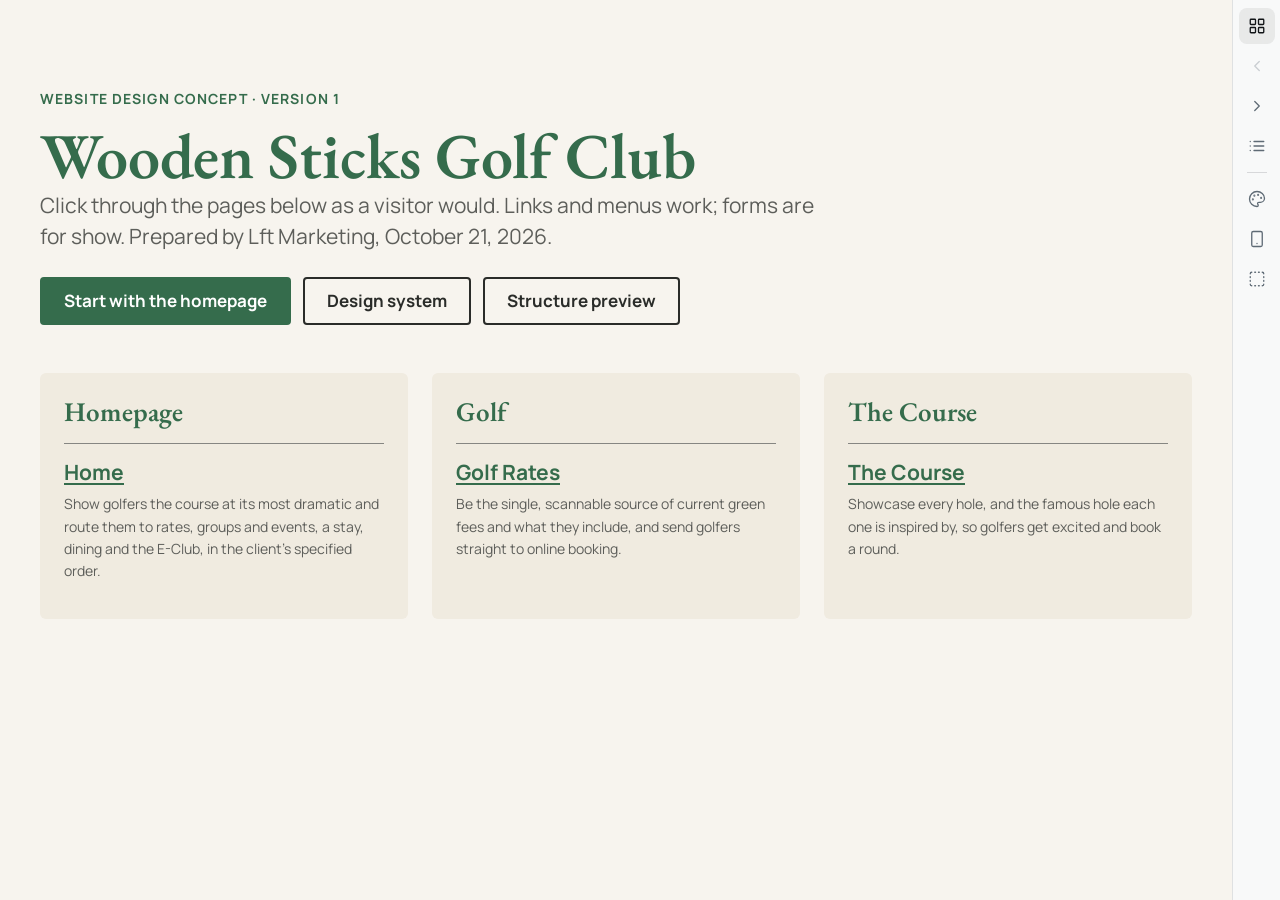
==== v1/index.html @ 52089bac "Wooden Sticks Golf Club design concept, version 1" ====
<!doctype html>
<html lang="en-CA">
<head>
<meta charset="utf-8">
<meta name="viewport" content="width=device-width, initial-scale=1">
<meta name="robots" content="noindex, nofollow">
<title>Wooden Sticks Golf Club · design concept v1</title>
<link rel="preconnect" href="https://fonts.googleapis.com"><link rel="preconnect" href="https://fonts.gstatic.com" crossorigin>
<link rel="stylesheet" href="https://fonts.googleapis.com/css2?family=EB+Garamond:wght@500;600&amp;family=Manrope:wght@400;500;600&amp;display=swap">
<link rel="stylesheet" href="./assets/site.css">
<link rel="stylesheet" href="./assets/preview.css">

</head>
<body>
<nav class="pv-bar" aria-label="Design preview">
<a class="pv-i" href="./index.html" aria-label="Wooden Sticks Golf Club design concept, version 1: overview" data-tip="Wooden Sticks Golf Club design concept, version 1" aria-current="page"><svg viewBox="0 0 24 24" width="18" height="18" fill="none" stroke="currentColor" stroke-width="1.75" stroke-linecap="round" stroke-linejoin="round" aria-hidden="true" focusable="false"><rect width="7" height="7" x="3" y="3" rx="1"/><rect width="7" height="7" x="14" y="3" rx="1"/><rect width="7" height="7" x="14" y="14" rx="1"/><rect width="7" height="7" x="3" y="14" rx="1"/></svg></a>
<span class="pv-i pv-off" aria-hidden="true"><svg viewBox="0 0 24 24" width="18" height="18" fill="none" stroke="currentColor" stroke-width="1.75" stroke-linecap="round" stroke-linejoin="round" aria-hidden="true" focusable="false"><path d="m15 18-6-6 6-6"/></svg></span><a class="pv-i" rel="next" href="home/index.html" aria-label="Next page: Home" data-tip="Next: Home (→)"><svg viewBox="0 0 24 24" width="18" height="18" fill="none" stroke="currentColor" stroke-width="1.75" stroke-linecap="round" stroke-linejoin="round" aria-hidden="true" focusable="false"><path d="m9 18 6-6-6-6"/></svg></a>
<button type="button" class="pv-i" id="pv-pages" aria-expanded="false" aria-controls="pv-pages-menu" aria-label="Pages (now: Cover)" data-tip="Pages · Cover"><svg viewBox="0 0 24 24" width="18" height="18" fill="none" stroke="currentColor" stroke-width="1.75" stroke-linecap="round" stroke-linejoin="round" aria-hidden="true" focusable="false"><path d="M3 12h.01"/><path d="M3 18h.01"/><path d="M3 6h.01"/><path d="M8 12h13"/><path d="M8 18h13"/><path d="M8 6h13"/></svg></button>
<div class="pv-menu" id="pv-pages-menu" hidden><p class="pv-group">Homepage</p><ul><li><a href="home/index.html">Home</a></li></ul><p class="pv-group">Golf</p><ul><li><a href="golf/green-fee-rates/index.html">Golf Rates</a></li></ul><p class="pv-group">The Course</p><ul><li><a href="the-course/index.html">The Course</a></li></ul></div>
<span class="pv-sep" aria-hidden="true"></span>
<a class="pv-i" href="./design-system/index.html" aria-label="Design system" data-tip="Design system"><svg viewBox="0 0 24 24" width="18" height="18" fill="none" stroke="currentColor" stroke-width="1.75" stroke-linecap="round" stroke-linejoin="round" aria-hidden="true" focusable="false"><circle cx="13.5" cy="6.5" r=".5" fill="currentColor"/><circle cx="17.5" cy="10.5" r=".5" fill="currentColor"/><circle cx="8.5" cy="7.5" r=".5" fill="currentColor"/><circle cx="6.5" cy="12.5" r=".5" fill="currentColor"/><path d="M12 2C6.5 2 2 6.5 2 12s4.5 10 10 10c.926 0 1.648-.746 1.648-1.688 0-.437-.18-.835-.437-1.125-.29-.289-.438-.652-.438-1.125a1.64 1.64 0 0 1 1.668-1.668h1.996c3.051 0 5.555-2.503 5.555-5.554C21.965 6.012 17.461 2 12 2z"/></svg></a>
<button type="button" class="pv-i" id="pv-mobile" aria-pressed="false" aria-label="Phone width" data-tip="Phone width"><svg viewBox="0 0 24 24" width="18" height="18" fill="none" stroke="currentColor" stroke-width="1.75" stroke-linecap="round" stroke-linejoin="round" aria-hidden="true" focusable="false"><rect width="14" height="20" x="5" y="2" rx="2" ry="2"/><path d="M12 18h.01"/></svg></button>
<button type="button" class="pv-i" id="pv-structure" aria-pressed="false" aria-label="Structure only" data-tip="Structure only"><svg viewBox="0 0 24 24" width="18" height="18" fill="none" stroke="currentColor" stroke-width="1.75" stroke-linecap="round" stroke-linejoin="round" aria-hidden="true" focusable="false"><path d="M5 3a2 2 0 0 0-2 2"/><path d="M19 3a2 2 0 0 1 2 2"/><path d="M21 19a2 2 0 0 1-2 2"/><path d="M5 21a2 2 0 0 1-2-2"/><path d="M9 3h1"/><path d="M9 21h1"/><path d="M14 3h1"/><path d="M14 21h1"/><path d="M3 9v1"/><path d="M21 9v1"/><path d="M3 14v1"/><path d="M21 14v1"/></svg></button>
<span class="pv-grow" aria-hidden="true"></span>
<button type="button" class="pv-i pv-approve" id="pv-approve" aria-label="Approve this version" data-tip="Approve this version"><svg viewBox="0 0 24 24" width="18" height="18" fill="none" stroke="currentColor" stroke-width="1.75" stroke-linecap="round" stroke-linejoin="round" aria-hidden="true" focusable="false"><path d="M20 6 9 17l-5-5"/></svg></button>
</nav>
<main id="main" class="sec t-default" style="min-height:100vh"><div class="wrap" style="padding-top:24px;padding-bottom:64px">
<div class="head" style="max-width:780px"><span class="eyebrow">Website design concept · Version 1</span><h1>Wooden Sticks Golf Club</h1><div class="lede"><p>Click through the pages below as a visitor would. Links and menus work; forms are for show. Prepared by Lft Marketing, October 21, 2026.</p></div><div class="btns"><a class="btn" href="home/index.html">Start with the homepage</a><a class="btn btn--ghost" href="design-system/index.html">Design system</a><a class="btn btn--ghost" href="home/index.html?structure=1">Structure preview</a></div></div>
<div class="grid" style="margin-top:48px"><section class="card" aria-labelledby="g-Homepage"><h2 id="g-Homepage" style="font-size:var(--text-xl)">Homepage</h2><ul style="list-style:none;padding:0;margin:8px 0 0"><li style="border-top:1px solid var(--color-border);padding:12px 0"><a href="home/index.html" style="font-weight:700;font-size:var(--text-lg)">Home</a><p class="meta" style="margin-top:4px">Show golfers the course at its most dramatic and route them to rates, groups and events, a stay, dining and the E-Club, in the client's specified order.</p></li></ul></section><section class="card" aria-labelledby="g-Golf"><h2 id="g-Golf" style="font-size:var(--text-xl)">Golf</h2><ul style="list-style:none;padding:0;margin:8px 0 0"><li style="border-top:1px solid var(--color-border);padding:12px 0"><a href="golf/green-fee-rates/index.html" style="font-weight:700;font-size:var(--text-lg)">Golf Rates</a><p class="meta" style="margin-top:4px">Be the single, scannable source of current green fees and what they include, and send golfers straight to online booking.</p></li></ul></section><section class="card" aria-labelledby="g-The-Course"><h2 id="g-The-Course" style="font-size:var(--text-xl)">The Course</h2><ul style="list-style:none;padding:0;margin:8px 0 0"><li style="border-top:1px solid var(--color-border);padding:12px 0"><a href="the-course/index.html" style="font-weight:700;font-size:var(--text-lg)">The Course</a><p class="meta" style="margin-top:4px">Showcase every hole, and the famous hole each one is inspired by, so golfers get excited and book a round.</p></li></ul></section></div>

</div></main>
<script src="./assets/config.js"></script>
<script src="./assets/preview.js"></script>
</body>
</html>
---- v1/assets/site.css ----
:root {
  --color-primary: #356c4c;
  --color-secondary: #1b3124;
  --color-accent: #9b7d5e;
  --color-neutral-dark: #2a2c29;
  --color-neutral-light: #f7f4ee;
  --color-surface: #f7f4ee;
  --color-surface-alt: #f0ebe0;
  --color-text: #2a2c29;
  --color-text-muted: #5d5e5a;
  --color-heading: #356c4c;
  --color-link: #356c4c;
  --color-border: #868682;
  --color-on-primary: #ffffff;
  --color-on-secondary: #ffffff;
  --color-on-accent: #111111;
  --primary-50: #f5faf7;
  --primary-100: #e6f3eb;
  --primary-200: #cce6d7;
  --primary-300: #abd6bd;
  --primary-400: #83c29d;
  --primary-500: #5bae7e;
  --primary-600: #458d63;
  --primary-700: #356c4c;
  --primary-800: #29533a;
  --primary-900: #1e3c2a;
  --primary-950: #12261a;
  --secondary-50: #f5faf7;
  --secondary-100: #e9f3ed;
  --secondary-200: #d3e7db;
  --secondary-300: #b6d7c4;
  --secondary-400: #94c4a8;
  --secondary-500: #71b18b;
  --secondary-600: #569c72;
  --secondary-700: #467f5e;
  --secondary-800: #376349;
  --secondary-900: #294a36;
  --secondary-950: #1b3124;
  --accent-50: #f9f7f5;
  --accent-100: #f2eeea;
  --accent-200: #e6ddd5;
  --accent-300: #d6c8bb;
  --accent-400: #c2ae9a;
  --accent-500: #ae957a;
  --accent-600: #9b7d5e;
  --accent-700: #7b634b;
  --accent-800: #5b4a37;
  --accent-900: #3f3326;
  --accent-950: #231c15;
  --font-heading: "EB Garamond", Georgia, "Times New Roman", serif;
  --font-body: "Manrope", system-ui, -apple-system, "Segoe UI", Roboto, "Helvetica Neue", Arial, sans-serif;
  --font-heading-weight: 600;
  --text-xs: 11px;
  --leading-xs: 1.5;
  --text-sm: 14px;
  --leading-sm: 1.5;
  --text-base: 17px;
  --leading-base: 1.6;
  --text-lg: 21px;
  --leading-lg: 1.5;
  --text-xl: 27px;
  --leading-xl: 1.35;
  --text-2xl: 33px;
  --leading-2xl: 1.25;
  --text-3xl: 42px;
  --leading-3xl: 1.2;
  --text-4xl: 52px;
  --leading-4xl: 1.1;
  --text-5xl: 65px;
  --leading-5xl: 1.05;
  --space-1: 4px;
  --space-2: 8px;
  --space-3: 12px;
  --space-4: 16px;
  --space-5: 24px;
  --space-6: 32px;
  --space-7: 48px;
  --space-8: 64px;
  --space-9: 96px;
  --radius-sm: 2px;
  --radius-md: 4px;
  --radius-lg: 6px;
  --radius-pill: 999px;
}
*,*::before,*::after{box-sizing:border-box}
html{-webkit-text-size-adjust:100%}
body{margin:0;background:var(--color-surface);color:var(--color-text);font-family:var(--font-body);font-size:var(--text-base);line-height:var(--leading-base)}
img{max-width:100%;display:block}
h1,h2,h3{font-family:var(--font-heading);font-weight:var(--font-heading-weight);color:var(--c-heading);margin:0;text-wrap:balance}
h1{font-size:clamp(var(--text-3xl),5vw,var(--text-5xl));line-height:var(--leading-5xl)}
h2{font-size:clamp(var(--text-2xl),3.2vw,var(--text-4xl));line-height:var(--leading-4xl)}
h3{font-size:var(--text-xl);line-height:var(--leading-xl)}
p{margin:0 0 var(--space-4)}p:last-child{margin-bottom:0}
ul{margin:0 0 var(--space-4);padding-left:1.2em}
a{color:var(--c-link);text-underline-offset:3px}
a:focus-visible,button:focus-visible,input:focus-visible,select:focus-visible,textarea:focus-visible,summary:focus-visible{outline:3px solid var(--c-focus);outline-offset:3px;border-radius:var(--radius-sm)}
.skip{position:absolute;left:-9999px;top:0;background:var(--color-primary);color:var(--color-on-primary);padding:12px 16px;z-index:100}
.skip:focus{left:16px;top:16px}
.wrap{max-width:1200px;margin:0 auto;padding:0 var(--space-5)}
.sec{padding:var(--space-8) 0;background:var(--c-bg);color:var(--c-text)}
.t-default{--c-bg:var(--color-surface);--c-text:var(--color-text);--c-muted:var(--color-text-muted);--c-heading:var(--color-heading);--c-link:var(--color-link);--c-btn:var(--color-primary);--c-on-btn:var(--color-on-primary);--c-card:var(--color-surface-alt);--c-line:var(--color-border);--c-focus:var(--color-primary)}
.t-alt{--c-bg:var(--color-surface-alt);--c-text:var(--color-text);--c-muted:var(--color-text-muted);--c-heading:var(--color-heading);--c-link:var(--color-link);--c-btn:var(--color-primary);--c-on-btn:var(--color-on-primary);--c-card:var(--color-surface);--c-line:var(--color-border);--c-focus:var(--color-primary)}
.t-brand{--c-bg:var(--color-primary);--c-text:var(--color-on-primary);--c-muted:var(--color-on-primary);--c-heading:var(--color-on-primary);--c-link:var(--color-on-primary);--c-btn:var(--color-surface);--c-on-btn:var(--color-link);--c-card:var(--color-surface);--c-line:var(--color-on-primary);--c-focus:var(--color-on-primary)}
.t-dark{--c-bg:var(--color-neutral-dark);--c-text:#ffffff;--c-muted:#ffffff;--c-heading:#ffffff;--c-link:#ffffff;--c-btn:var(--color-accent);--c-on-btn:var(--color-on-accent);--c-card:var(--color-surface);--c-line:#ffffff;--c-focus:#ffffff}
.t-brand .card,.t-dark .card{--c-text:var(--color-text);--c-muted:var(--color-text-muted);--c-heading:var(--color-heading);--c-link:var(--color-link);color:var(--color-text)}
.eyebrow{display:block;font-size:var(--text-sm);font-weight:700;letter-spacing:.08em;text-transform:uppercase;color:var(--c-link);margin-bottom:var(--space-3)}
.t-brand .eyebrow,.t-dark .eyebrow{color:var(--c-text)}
.lede{font-size:var(--text-lg);line-height:var(--leading-lg);color:var(--c-muted)}
.head{max-width:760px;margin-bottom:var(--space-6)}
.head h2{margin-bottom:var(--space-3)}
.btns{display:flex;flex-wrap:wrap;gap:var(--space-3);margin-top:var(--space-5)}
.btn{display:inline-flex;align-items:center;justify-content:center;min-height:48px;padding:12px 22px;border-radius:var(--radius-md);background:var(--c-btn);color:var(--c-on-btn);font-weight:700;text-decoration:none;border:2px solid var(--c-btn);font-size:var(--text-base);line-height:1.2;cursor:pointer;font-family:var(--font-body)}
.btn:hover{filter:brightness(1.08)}
.btn--ghost{background:transparent;color:var(--c-text);border-color:currentColor}
.grid{display:grid;gap:var(--space-5);grid-template-columns:repeat(auto-fit,minmax(min(100%,260px),1fr))}
.card{background:var(--c-card);border-radius:var(--radius-lg);padding:var(--space-5);display:flex;flex-direction:column;gap:var(--space-2)}
.card h3{font-size:var(--text-lg);line-height:var(--leading-lg)}
.card p{color:var(--c-muted)}
.meta{font-size:var(--text-sm);color:var(--c-muted)}
.more{font-weight:700;margin-top:auto}
.media{border-radius:var(--radius-lg);overflow:hidden;background:var(--c-card);aspect-ratio:4/3}
.media img{width:100%;height:100%;object-fit:cover}
.ph{width:100%;height:100%;min-height:220px;display:flex;align-items:center;justify-content:center;padding:var(--space-5);text-align:center;font-size:var(--text-sm);color:var(--color-text-muted);background:repeating-linear-gradient(135deg,var(--color-surface-alt) 0 14px,var(--color-surface) 14px 28px);border:1px dashed var(--color-border)}
.cols{display:grid;gap:var(--space-7);grid-template-columns:repeat(auto-fit,minmax(min(100%,380px),1fr));align-items:center}
/* header */
.site-head{background:var(--color-surface);border-bottom:1px solid var(--color-surface-alt);position:relative;z-index:20;--c-link:var(--color-text);--c-focus:var(--color-primary);--c-btn:var(--color-primary);--c-on-btn:var(--color-on-primary)}
.site-head .wrap{display:flex;align-items:center;gap:var(--space-5);min-height:76px}
.brand{font-family:var(--font-heading);font-weight:var(--font-heading-weight);font-size:var(--text-xl);color:var(--color-heading);text-decoration:none;margin-right:auto}
.menu-btn{display:none;min-height:44px;padding:8px 14px;border:1px solid var(--color-border);border-radius:var(--radius-md);background:var(--color-surface);color:var(--color-text);font:inherit;cursor:pointer}
.site-nav>ul{display:flex;gap:var(--space-2);list-style:none;margin:0;padding:0;align-items:center}
.site-nav li{position:relative}
.site-nav a{display:block;padding:10px 12px;white-space:nowrap;color:var(--color-text);text-decoration:none;font-weight:600;border-radius:var(--radius-sm)}
.site-nav a:hover,.site-nav a[aria-current=page]{color:var(--color-link);text-decoration:underline}
.site-nav ul ul{display:none;position:absolute;top:100%;left:0;min-width:260px;background:var(--color-surface);border:1px solid var(--color-surface-alt);border-radius:var(--radius-md);padding:var(--space-2);box-shadow:0 12px 28px rgba(0,0,0,.12);list-style:none;margin:0}
.site-nav li:hover>ul,.site-nav li:focus-within>ul{display:block}
.site-nav ul ul a{font-weight:500}
.head-cta{margin-left:var(--space-3);white-space:nowrap}
@media (max-width:1100px){.menu-btn{display:inline-flex}.site-nav{display:none;position:absolute;left:0;right:0;top:100%;background:var(--color-surface);border-bottom:1px solid var(--color-surface-alt);padding:var(--space-3) var(--space-5) var(--space-5)}.site-nav.open{display:block}.site-nav>ul{flex-direction:column;align-items:stretch}.site-nav ul ul{display:block;position:static;box-shadow:none;border:0;padding:0 0 0 var(--space-4);min-width:0}.site-nav a{white-space:normal}.head-cta{display:none}}
/* footer */
.site-foot{background:var(--color-neutral-dark);color:#ffffff;padding:var(--space-8) 0 var(--space-6);--c-link:#ffffff;--c-focus:#ffffff}
.site-foot .brand{color:#ffffff}
.foot-grid{display:grid;gap:var(--space-6);grid-template-columns:repeat(auto-fit,minmax(min(100%,220px),1fr))}
.site-foot ul{list-style:none;padding:0;margin:0;display:flex;flex-direction:column;gap:var(--space-2)}
.site-foot a{color:#ffffff}
.foot-note{margin-top:var(--space-7);padding-top:var(--space-5);border-top:1px solid #ffffff33;font-size:var(--text-sm)}
/* patterns */
.sec--hero{padding:var(--space-9) 0}
.sec--hero .lede{max-width:640px;margin-top:var(--space-4)}
.v-full-bleed{position:relative;min-height:520px;display:flex;align-items:flex-end;padding:0;background:var(--color-neutral-dark);overflow:hidden}
.v-full-bleed .bleed-media{width:100%;height:100%}
.v-full-bleed .bleed{position:absolute;inset:0}
.v-full-bleed .bleed img,.v-full-bleed .bleed .ph{width:100%;height:100%;object-fit:cover}
.v-full-bleed .wrap{position:relative;width:100%}
.v-full-bleed .panel .eyebrow{color:var(--color-link)}
.v-full-bleed .panel{background:var(--color-surface);color:var(--color-text);--c-text:var(--color-text);--c-heading:var(--color-heading);--c-muted:var(--color-text-muted);--c-link:var(--color-link);--c-focus:var(--color-primary);--c-btn:var(--color-primary);--c-on-btn:var(--color-on-primary);max-width:680px;padding:var(--space-7);border-radius:var(--radius-lg) var(--radius-lg) 0 0;margin-top:var(--space-9)}
.v-centered{text-align:center}.v-centered .head,.v-centered .lede{margin-left:auto;margin-right:auto}.v-centered .btns{justify-content:center}
.sec--intro .v-two-column{display:grid;gap:var(--space-6);grid-template-columns:repeat(auto-fit,minmax(min(100%,360px),1fr))}
.sec--intro .lede{font-size:var(--text-xl);line-height:var(--leading-xl);color:var(--c-text)}
.list-rows{list-style:none;padding:0;margin:0;border-top:1px solid var(--c-line)}
.list-rows li{display:grid;gap:var(--space-2) var(--space-6);grid-template-columns:minmax(0,1fr) minmax(0,2fr);padding:var(--space-5) 0;border-bottom:1px solid var(--c-line)}
@media (max-width:700px){.list-rows li{grid-template-columns:1fr}}
.steps{list-style:none;padding:0;margin:0;counter-reset:s;display:grid;gap:var(--space-5);grid-template-columns:repeat(auto-fit,minmax(min(100%,240px),1fr))}
.steps li{counter-increment:s;display:flex;flex-direction:column;gap:var(--space-2)}
.steps li::before{content:counter(s);display:inline-flex;align-items:center;justify-content:center;width:44px;height:44px;border-radius:50%;background:var(--c-btn);color:var(--c-on-btn);font-weight:700;font-family:var(--font-heading)}
.v-timeline .steps{grid-template-columns:1fr;border-left:3px solid var(--c-line);padding-left:var(--space-5)}
.stats{display:grid;gap:var(--space-5);grid-template-columns:repeat(auto-fit,minmax(min(100%,200px),1fr))}
.stat{display:flex;flex-direction:column;gap:var(--space-1)}
.stat strong{font-family:var(--font-heading);font-size:var(--text-4xl);line-height:1.05;color:var(--c-heading)}
.v-cards .stat{background:var(--c-card);padding:var(--space-5);border-radius:var(--radius-lg)}
.quote{margin:0;display:flex;flex-direction:column;gap:var(--space-3)}
.quote p{font-family:var(--font-heading);font-size:var(--text-2xl);line-height:var(--leading-2xl);color:var(--c-heading)}
.v-grid .quote p{font-size:var(--text-lg);line-height:var(--leading-lg)}
.quote footer{font-weight:700}
.person .avatar{aspect-ratio:1;border-radius:var(--radius-lg);overflow:hidden;background:var(--c-card)}
.faq details{border-bottom:1px solid var(--c-line);padding:var(--space-4) 0}
.faq summary{cursor:pointer;font-weight:700;font-size:var(--text-lg);list-style-position:outside}
.faq details p{margin-top:var(--space-3);color:var(--c-muted)}
.v-two-column.faq{display:grid;gap:var(--space-6);grid-template-columns:repeat(auto-fit,minmax(min(100%,380px),1fr))}
.signup{display:flex;flex-wrap:wrap;gap:var(--space-3);align-items:flex-end;margin-top:var(--space-5)}
.field{display:flex;flex-direction:column;gap:var(--space-2);flex:1 1 240px}
.field label{font-weight:600;font-size:var(--text-sm)}
.field input,.field textarea,.field select{min-height:48px;padding:10px 12px;border:1px solid var(--color-border);border-radius:var(--radius-md);background:var(--color-surface);color:var(--color-text);font:inherit}
.field textarea{min-height:120px}
.form{display:flex;flex-direction:column;gap:var(--space-4);background:var(--c-card);padding:var(--space-6);border-radius:var(--radius-lg);color:var(--color-text)}
.cta-card{background:var(--c-card);border-radius:var(--radius-lg);padding:var(--space-7);color:var(--color-text);--c-heading:var(--color-heading);--c-muted:var(--color-text-muted);--c-btn:var(--color-primary);--c-on-btn:var(--color-on-primary)}
.rich{max-width:760px}.rich h3{margin:var(--space-6) 0 var(--space-3)}
.toast{position:fixed;left:50%;bottom:24px;transform:translateX(-50%);background:#111;color:#fff;padding:12px 18px;border-radius:8px;font:15px/1.4 system-ui,sans-serif;z-index:200}
/* structure preview: the same pages in greyscale with no imagery */
html.structure body>:not(.pv-bar){filter:grayscale(1)}
html.structure .media img,html.structure .bleed img,html.structure .avatar img{display:none}
---- v1/assets/preview.css ----
.pv-bar{--pv-ink:#111417;--pv-muted:#5F6B75;position:fixed;top:0;right:0;bottom:0;z-index:2147483000;box-sizing:border-box;width:48px;display:flex;flex-direction:column;align-items:center;gap:4px;padding:8px 0;background:rgba(248,249,250,.94);border-left:1px solid rgba(17,20,23,.1);-webkit-backdrop-filter:blur(8px);backdrop-filter:blur(8px);color:var(--pv-muted);font:13px/18px system-ui,-apple-system,"Segoe UI",sans-serif}
.pv-i{position:relative;display:inline-flex;align-items:center;justify-content:center;flex:none;width:36px;height:36px;margin:0;padding:0;border:0;border-radius:8px;background:none;color:inherit;font:inherit;text-decoration:none;cursor:pointer}
.pv-i svg{display:block}
.pv-i:hover{background:rgba(17,20,23,.07);color:var(--pv-ink)}
.pv-i[aria-current=page]{color:var(--pv-ink);background:rgba(17,20,23,.07)}
.pv-i[aria-pressed=true],.pv-i[aria-expanded=true]{background:var(--pv-ink);color:#fff}
.pv-i.pv-off{opacity:.3;cursor:default}.pv-i.pv-off:hover{background:none;color:inherit}
.pv-approve{color:var(--pv-ink);background:#FCCA46}.pv-approve:hover{background:#F5B800}
.pv-bar :focus-visible{outline:2px solid var(--pv-ink);outline-offset:2px}
.pv-sep{flex:none;width:20px;height:1px;margin:4px 0;background:rgba(17,20,23,.14)}
.pv-grow{flex:1}
/* Tooltips to the left of the tray, on hover or keyboard focus. */
.pv-i[data-tip]::after{content:attr(data-tip);position:absolute;right:calc(100% + 10px);top:50%;transform:translateY(-50%);max-width:320px;width:max-content;padding:5px 9px;border-radius:6px;background:var(--pv-ink);color:#fff;font:500 12px/16px system-ui,-apple-system,"Segoe UI",sans-serif;text-align:left;white-space:normal;pointer-events:none;opacity:0;visibility:hidden;transition:opacity .12s}
.pv-i[data-tip]:hover::after,.pv-i[data-tip]:focus-visible::after{opacity:1;visibility:visible}
.pv-i[aria-expanded=true]::after{display:none}
.pv-menu{position:fixed;top:8px;right:56px;width:300px;max-height:calc(100vh - 16px);overflow:auto;box-sizing:border-box;padding:8px;border:1px solid rgba(17,20,23,.12);border-radius:10px;background:#fff;color:var(--pv-ink);box-shadow:0 12px 32px rgba(17,20,23,.18);font:14px/20px system-ui,-apple-system,"Segoe UI",sans-serif}
.pv-menu[hidden]{display:none}
.pv-group{margin:8px 8px 4px;color:var(--pv-muted);font-size:12px;font-weight:600;letter-spacing:.03em;text-transform:uppercase}
.pv-group:first-child{margin-top:4px}
.pv-menu ul{list-style:none;margin:0;padding:0}
.pv-menu a{display:block;padding:7px 8px;border-radius:6px;color:inherit;text-decoration:none}
.pv-menu a:hover,.pv-menu a:focus-visible{background:rgba(17,20,23,.07)}
.pv-menu a[aria-current=page]{font-weight:600;background:rgba(252,202,70,.35)}
.pv-frame{position:fixed;inset:0;z-index:2147483001;background:#2A3036;display:flex;flex-direction:column;align-items:center;gap:10px;padding:16px;overflow:auto}
.pv-frame iframe{width:390px;height:min(844px,calc(100vh - 80px));border:10px solid #111;border-radius:36px;background:#fff;flex:none}
.pv-btn{min-height:34px;padding:4px 12px;border:1px solid #4E6470;border-radius:6px;background:#111417;color:#F4F7F8;font:15px/22px system-ui,-apple-system,"Segoe UI",sans-serif;cursor:pointer}
.pv-dialog{border:0;border-radius:12px;padding:24px;max-width:440px;width:calc(100% - 32px);font:16px/1.5 system-ui,sans-serif;color:#111}
.pv-dialog::backdrop{background:rgba(0,0,0,.5)}
.pv-dialog h2{margin:0 0 8px;font-size:22px}
.pv-dialog label{display:block;font-weight:600;margin:14px 0 6px}
.pv-dialog input,.pv-dialog textarea{width:100%;box-sizing:border-box;min-height:44px;padding:8px 10px;border:1px solid #888;border-radius:6px;font:inherit}
.pv-dialog .pv-row{display:flex;gap:10px;justify-content:flex-end;margin-top:18px}
.pv-dialog button{min-height:44px;padding:8px 16px;border-radius:6px;border:1px solid #111;background:#fff;font:inherit;cursor:pointer}
.pv-dialog button[type=submit]{background:#111;color:#fff}
.pv-sr{position:absolute;width:1px;height:1px;overflow:hidden;clip:rect(0 0 0 0);white-space:nowrap}
/* The page makes room for the tray, so it never covers content. preview.js does the same for the page's
   fixed elements (a header, a menu, a back-to-top button). Embedded, or once the checks remove the tray, no room is kept. */
html:has(body>.pv-bar):not(.pv-embedded){padding-right:48px}
html.pv-embedded .pv-bar{display:none}
/* On a phone the tray runs along the bottom instead. */
@media (max-width:600px){
.pv-bar{top:auto;left:0;width:auto;height:calc(52px + env(safe-area-inset-bottom,0px));flex-direction:row;justify-content:space-between;padding:0 8px env(safe-area-inset-bottom,0px);border-left:0;border-top:1px solid rgba(17,20,23,.1)}
.pv-i{width:40px;height:40px}
.pv-sep,#pv-mobile,.pv-grow{display:none}
.pv-i[data-tip]::after{display:none}
.pv-menu{top:auto;left:8px;right:8px;bottom:calc(60px + env(safe-area-inset-bottom,0px));width:auto;max-height:70vh}
html:has(body>.pv-bar):not(.pv-embedded){padding-right:0;padding-bottom:calc(52px + env(safe-area-inset-bottom,0px))}
}
.pv-illustrative{position:absolute;z-index:55;padding:3px 8px;border-radius:999px;background:rgba(17,20,23,.82);color:#F4F7F8;font:600 11px/16px system-ui,-apple-system,"Segoe UI",sans-serif;letter-spacing:.02em;pointer-events:none}
html.structure .pv-illustrative{display:none}
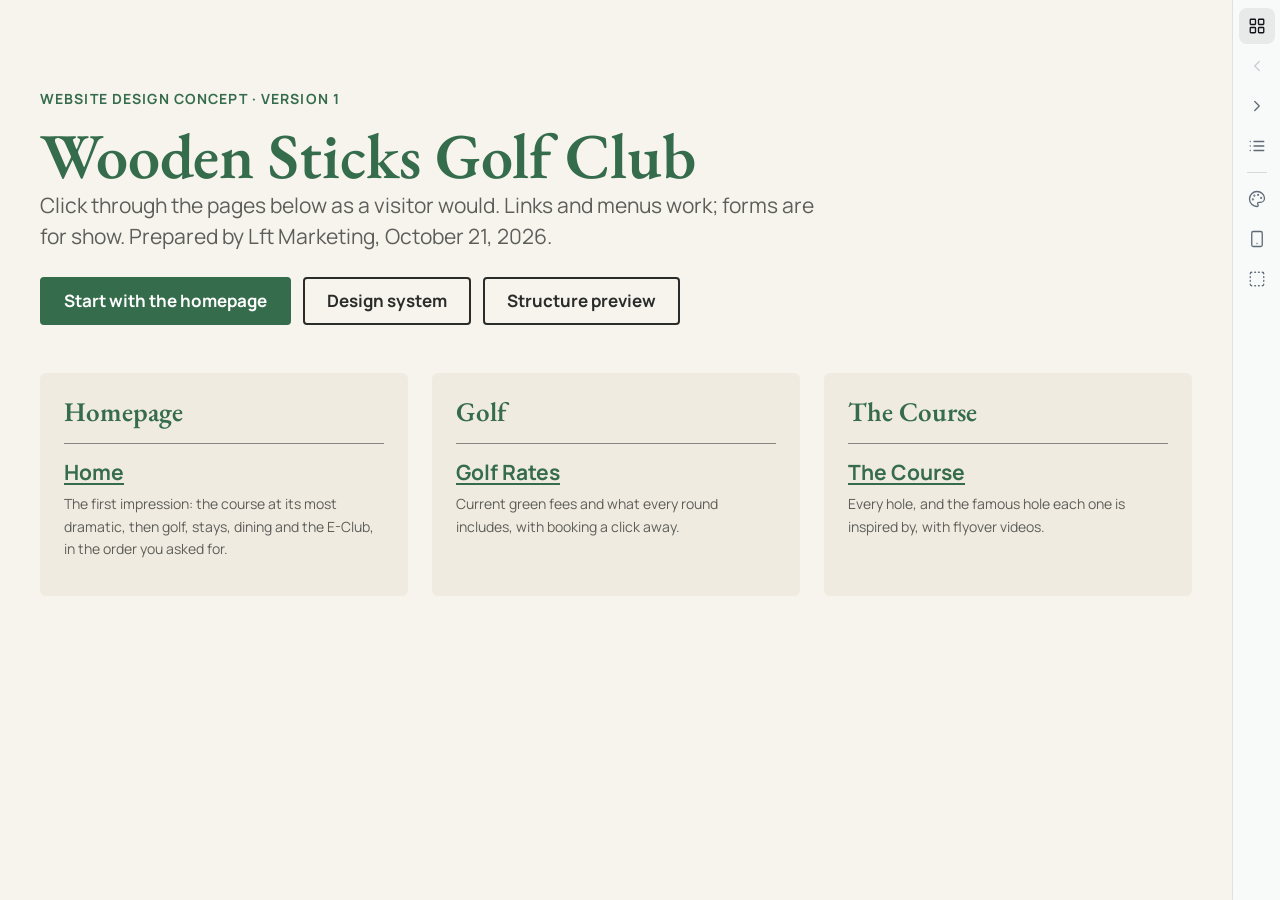
==== commit 17936938: "Client-facing page descriptions on the cover" ====
--- a/v1/index.html
+++ b/v1/index.html
@@ -26,7 +26,7 @@
 </nav>
 <main id="main" class="sec t-default" style="min-height:100vh"><div class="wrap" style="padding-top:24px;padding-bottom:64px">
 <div class="head" style="max-width:780px"><span class="eyebrow">Website design concept · Version 1</span><h1>Wooden Sticks Golf Club</h1><div class="lede"><p>Click through the pages below as a visitor would. Links and menus work; forms are for show. Prepared by Lft Marketing, October 21, 2026.</p></div><div class="btns"><a class="btn" href="home/index.html">Start with the homepage</a><a class="btn btn--ghost" href="design-system/index.html">Design system</a><a class="btn btn--ghost" href="home/index.html?structure=1">Structure preview</a></div></div>
-<div class="grid" style="margin-top:48px"><section class="card" aria-labelledby="g-Homepage"><h2 id="g-Homepage" style="font-size:var(--text-xl)">Homepage</h2><ul style="list-style:none;padding:0;margin:8px 0 0"><li style="border-top:1px solid var(--color-border);padding:12px 0"><a href="home/index.html" style="font-weight:700;font-size:var(--text-lg)">Home</a><p class="meta" style="margin-top:4px">Show golfers the course at its most dramatic and route them to rates, groups and events, a stay, dining and the E-Club, in the client's specified order.</p></li></ul></section><section class="card" aria-labelledby="g-Golf"><h2 id="g-Golf" style="font-size:var(--text-xl)">Golf</h2><ul style="list-style:none;padding:0;margin:8px 0 0"><li style="border-top:1px solid var(--color-border);padding:12px 0"><a href="golf/green-fee-rates/index.html" style="font-weight:700;font-size:var(--text-lg)">Golf Rates</a><p class="meta" style="margin-top:4px">Be the single, scannable source of current green fees and what they include, and send golfers straight to online booking.</p></li></ul></section><section class="card" aria-labelledby="g-The-Course"><h2 id="g-The-Course" style="font-size:var(--text-xl)">The Course</h2><ul style="list-style:none;padding:0;margin:8px 0 0"><li style="border-top:1px solid var(--color-border);padding:12px 0"><a href="the-course/index.html" style="font-weight:700;font-size:var(--text-lg)">The Course</a><p class="meta" style="margin-top:4px">Showcase every hole, and the famous hole each one is inspired by, so golfers get excited and book a round.</p></li></ul></section></div>
+<div class="grid" style="margin-top:48px"><section class="card" aria-labelledby="g-Homepage"><h2 id="g-Homepage" style="font-size:var(--text-xl)">Homepage</h2><ul style="list-style:none;padding:0;margin:8px 0 0"><li style="border-top:1px solid var(--color-border);padding:12px 0"><a href="home/index.html" style="font-weight:700;font-size:var(--text-lg)">Home</a><p class="meta" style="margin-top:4px">The first impression: the course at its most dramatic, then golf, stays, dining and the E-Club, in the order you asked for.</p></li></ul></section><section class="card" aria-labelledby="g-Golf"><h2 id="g-Golf" style="font-size:var(--text-xl)">Golf</h2><ul style="list-style:none;padding:0;margin:8px 0 0"><li style="border-top:1px solid var(--color-border);padding:12px 0"><a href="golf/green-fee-rates/index.html" style="font-weight:700;font-size:var(--text-lg)">Golf Rates</a><p class="meta" style="margin-top:4px">Current green fees and what every round includes, with booking a click away.</p></li></ul></section><section class="card" aria-labelledby="g-The-Course"><h2 id="g-The-Course" style="font-size:var(--text-xl)">The Course</h2><ul style="list-style:none;padding:0;margin:8px 0 0"><li style="border-top:1px solid var(--color-border);padding:12px 0"><a href="the-course/index.html" style="font-weight:700;font-size:var(--text-lg)">The Course</a><p class="meta" style="margin-top:4px">Every hole, and the famous hole each one is inspired by, with flyover videos.</p></li></ul></section></div>
 
 </div></main>
 <script src="./assets/config.js"></script>
